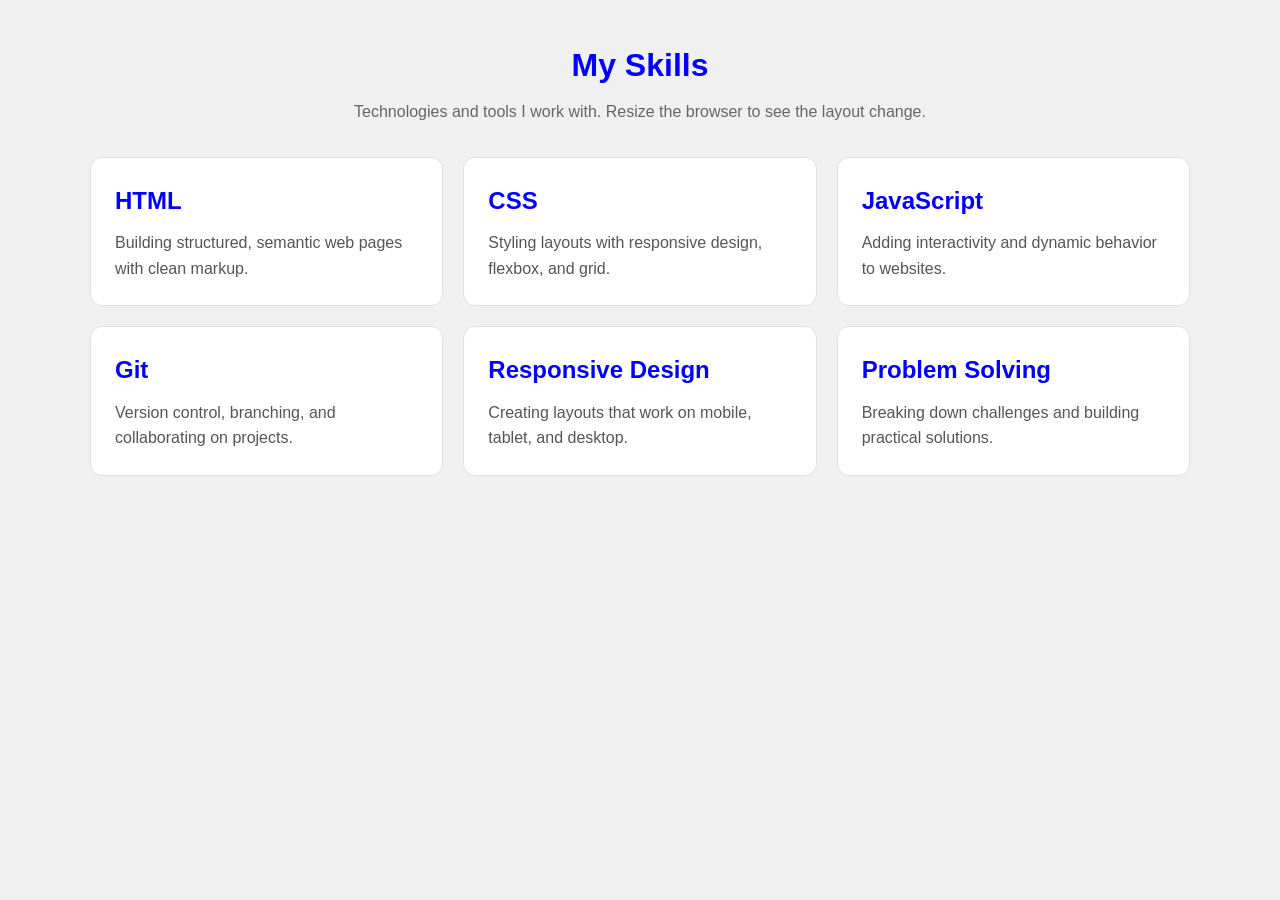
==== skills.html @ ae0bbd2b "Make skills page responsive" ====
<!DOCTYPE html>
<html lang="en">
<head>
    <meta charset="UTF-8">
    <meta name="viewport" content="width=device-width, initial-scale=1.0">
    <title>My Skills</title>
    <link rel="stylesheet" href="style.css">
</head>
<body class="skills-page">
    <header class="skills-header">
        <h1>My Skills</h1>
        <p>Technologies and tools I work with. Resize the browser to see the layout change.</p>
    </header>

    <main class="skills-container">
        <article class="skill-card">
            <h2>HTML</h2>
            <p>Building structured, semantic web pages with clean markup.</p>
        </article>

        <article class="skill-card">
            <h2>CSS</h2>
            <p>Styling layouts with responsive design, flexbox, and grid.</p>
        </article>

        <article class="skill-card">
            <h2>JavaScript</h2>
            <p>Adding interactivity and dynamic behavior to websites.</p>
        </article>

        <article class="skill-card">
            <h2>Git</h2>
            <p>Version control, branching, and collaborating on projects.</p>
        </article>

        <article class="skill-card">
            <h2>Responsive Design</h2>
            <p>Creating layouts that work on mobile, tablet, and desktop.</p>
        </article>

        <article class="skill-card">
            <h2>Problem Solving</h2>
            <p>Breaking down challenges and building practical solutions.</p>
        </article>
    </main>
</body>
</html>
---- style.css ----
* {
    box-sizing: border-box;
    margin: 0;
    padding: 0;
}

body {
    font-family: Arial, sans-serif;
    line-height: 1.6;
    color: #333;
    max-width: 600px;
    margin: 0 auto;
    padding: 2rem 1rem;
}

h1 {
    color: blue;
}

header {
    text-align: center;
    margin-bottom: 2rem;
}

header p {
    margin-top: 0.5rem;
    color: #666;
}

.contact-form {
    display: flex;
    flex-direction: column;
    gap: 1.25rem;
}

.form-group {
    display: flex;
    flex-direction: column;
    gap: 0.4rem;
}

label {
    font-weight: bold;
}

input,
textarea {
    padding: 0.6rem;
    border: 1px solid #ccc;
    border-radius: 4px;
    font-size: 1rem;
    font-family: inherit;
}

input:focus,
textarea:focus {
    outline: none;
    border-color: blue;
}

button {
    padding: 0.75rem 1.5rem;
    background-color: blue;
    color: white;
    border: none;
    border-radius: 4px;
    font-size: 1rem;
    cursor: pointer;
}

button:hover {
    background-color: #0000cc;
}

footer {
    margin-top: 3rem;
    padding-top: 1rem;
    border-top: 1px solid #eee;
    text-align: center;
    color: #666;
    font-size: 0.9rem;
}

.profile-page {
    box-sizing: border-box;
    max-width: none;
    margin: 0;
    padding: 40px 20px;
    background-color: #f0f0f0;
    min-height: 100vh;
}

.profile-card {
    box-sizing: border-box;
    max-width: 700px;
    margin: 0 auto;
    padding: 30px;
    background-color: #ffffff;
    border: 1px solid #e0e0e0;
    border-radius: 12px;
}

.profile-card section {
    margin-bottom: 24px;
}

.profile-card section:last-child {
    margin-bottom: 0;
}

.profile-header {
    text-align: center;
    padding-bottom: 20px;
    border-bottom: 1px solid #eee;
}

.profile-avatar {
    box-sizing: border-box;
    width: 80px;
    height: 80px;
    margin: 0 auto 16px;
    padding: 20px;
    border: 2px solid #e0e0e0;
    border-radius: 50%;
    background-color: blue;
    color: white;
    font-size: 1.75rem;
    font-weight: bold;
    line-height: 1;
}

.profile-header h1 {
    margin-bottom: 8px;
}

.profile-role {
    color: #666;
}

.profile-about h2,
.profile-details h2 {
    margin-bottom: 12px;
    color: blue;
}

.profile-details p {
    margin-bottom: 8px;
}

.skills-page {
    box-sizing: border-box;
    max-width: none;
    margin: 0;
    padding: 40px 20px;
    background-color: #f0f0f0;
    min-height: 100vh;
}

.skills-header {
    text-align: center;
    margin-bottom: 2rem;
}

.skills-container {
    display: grid;
    grid-template-columns: 1fr;
    gap: 20px;
    max-width: 1100px;
    margin: 0 auto;
}

.skill-card {
    box-sizing: border-box;
    padding: 24px;
    background-color: #ffffff;
    border: 1px solid #e0e0e0;
    border-radius: 12px;
    transition: transform 0.3s ease, box-shadow 0.3s ease, border-color 0.3s ease;
}

.skill-card:hover {
    transform: translateY(-6px);
    border-color: blue;
    box-shadow: 0 10px 24px rgba(0, 0, 255, 0.12);
}

.skill-card h2 {
    margin-bottom: 10px;
    color: blue;
}

.skill-card p {
    color: #555;
}

@media (min-width: 768px) {
    .skills-container {
        grid-template-columns: repeat(2, 1fr);
    }
}

@media (min-width: 1024px) {
    .skills-container {
        grid-template-columns: repeat(3, 1fr);
    }
}
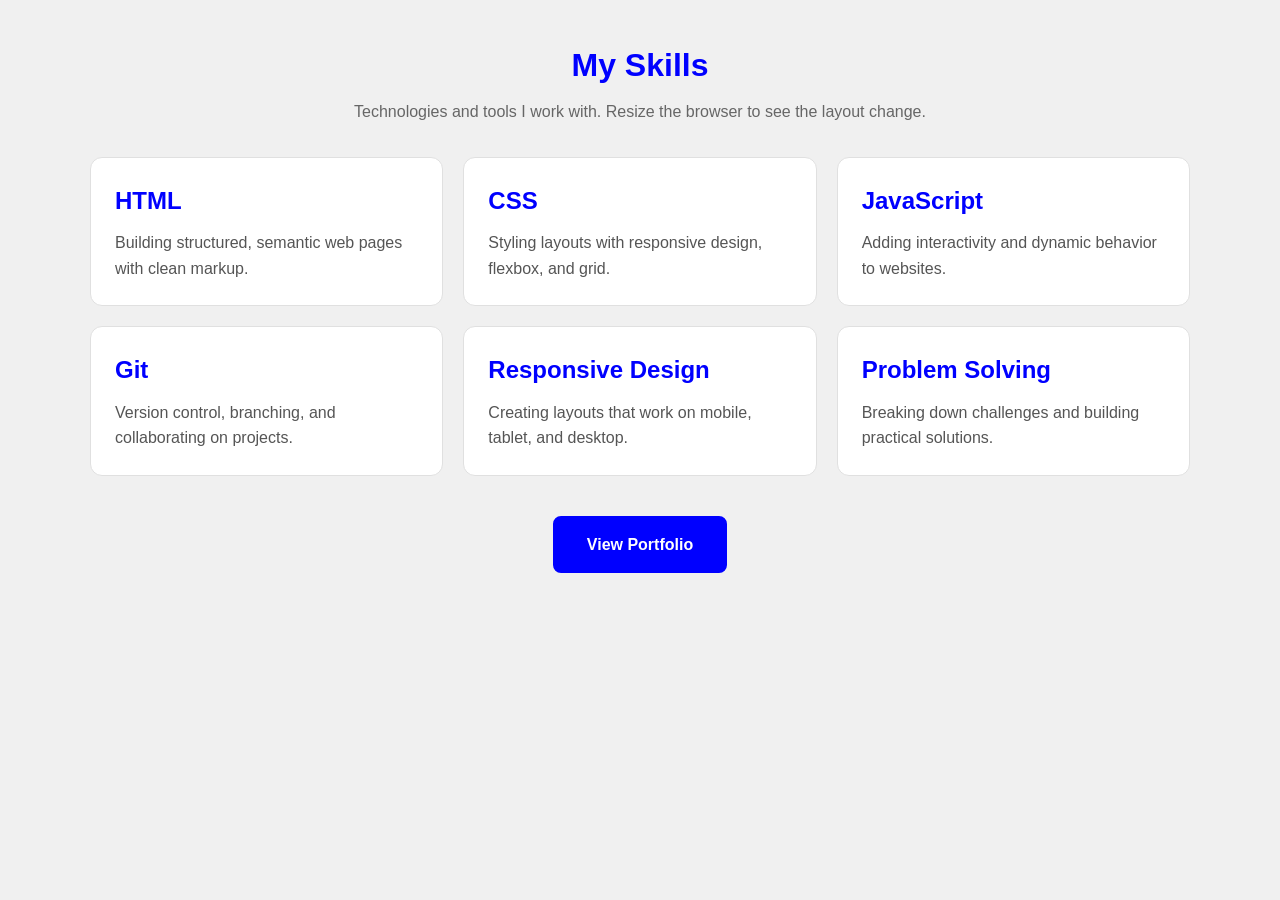
==== commit fff82632: "changes in the skills.html" ====
--- a/skills.html
+++ b/skills.html
@@ -43,5 +43,9 @@
             <p>Breaking down challenges and building practical solutions.</p>
         </article>
     </main>
+
+    <div class="skills-actions">
+        <a href="#" class="portfolio-btn">View Portfolio</a>
+    </div>
 </body>
 </html>
--- a/style.css
+++ b/style.css
@@ -147,6 +147,17 @@
     margin-bottom: 8px;
 }
 
+@keyframes fadeInUp {
+    from {
+        opacity: 0;
+        transform: translateY(20px);
+    }
+    to {
+        opacity: 1;
+        transform: translateY(0);
+    }
+}
+
 .skills-page {
     box-sizing: border-box;
     max-width: none;
@@ -159,6 +170,7 @@
 .skills-header {
     text-align: center;
     margin-bottom: 2rem;
+    animation: fadeInUp 0.8s ease forwards;
 }
 
 .skills-container {
@@ -175,13 +187,22 @@
     background-color: #ffffff;
     border: 1px solid #e0e0e0;
     border-radius: 12px;
-    transition: transform 0.3s ease, box-shadow 0.3s ease, border-color 0.3s ease;
-}
+    opacity: 0;
+    animation: fadeInUp 0.6s ease forwards;
+    transition: transform 0.4s ease, box-shadow 0.4s ease, border-color 0.4s ease;
+}
+
+.skill-card:nth-child(1) { animation-delay: 0.1s; }
+.skill-card:nth-child(2) { animation-delay: 0.2s; }
+.skill-card:nth-child(3) { animation-delay: 0.3s; }
+.skill-card:nth-child(4) { animation-delay: 0.4s; }
+.skill-card:nth-child(5) { animation-delay: 0.5s; }
+.skill-card:nth-child(6) { animation-delay: 0.6s; }
 
 .skill-card:hover {
-    transform: translateY(-6px);
+    transform: translateY(-8px);
     border-color: blue;
-    box-shadow: 0 10px 24px rgba(0, 0, 255, 0.12);
+    box-shadow: 0 12px 28px rgba(0, 0, 255, 0.18);
 }
 
 .skill-card h2 {
@@ -191,6 +212,36 @@
 
 .skill-card p {
     color: #555;
+}
+
+.skills-actions {
+    text-align: center;
+    margin-top: 2.5rem;
+    animation: fadeInUp 0.8s ease 0.7s forwards;
+    opacity: 0;
+}
+
+.portfolio-btn {
+    display: inline-block;
+    padding: 0.85rem 2rem;
+    background-color: blue;
+    color: white;
+    text-decoration: none;
+    font-weight: bold;
+    border-radius: 8px;
+    border: 2px solid blue;
+    transition: transform 0.3s ease, background-color 0.3s ease, box-shadow 0.3s ease, color 0.3s ease;
+}
+
+.portfolio-btn:hover {
+    transform: scale(1.05) translateY(-2px);
+    background-color: #ffffff;
+    color: blue;
+    box-shadow: 0 8px 20px rgba(0, 0, 255, 0.25);
+}
+
+.portfolio-btn:active {
+    transform: scale(0.98);
 }
 
 @media (min-width: 768px) {
